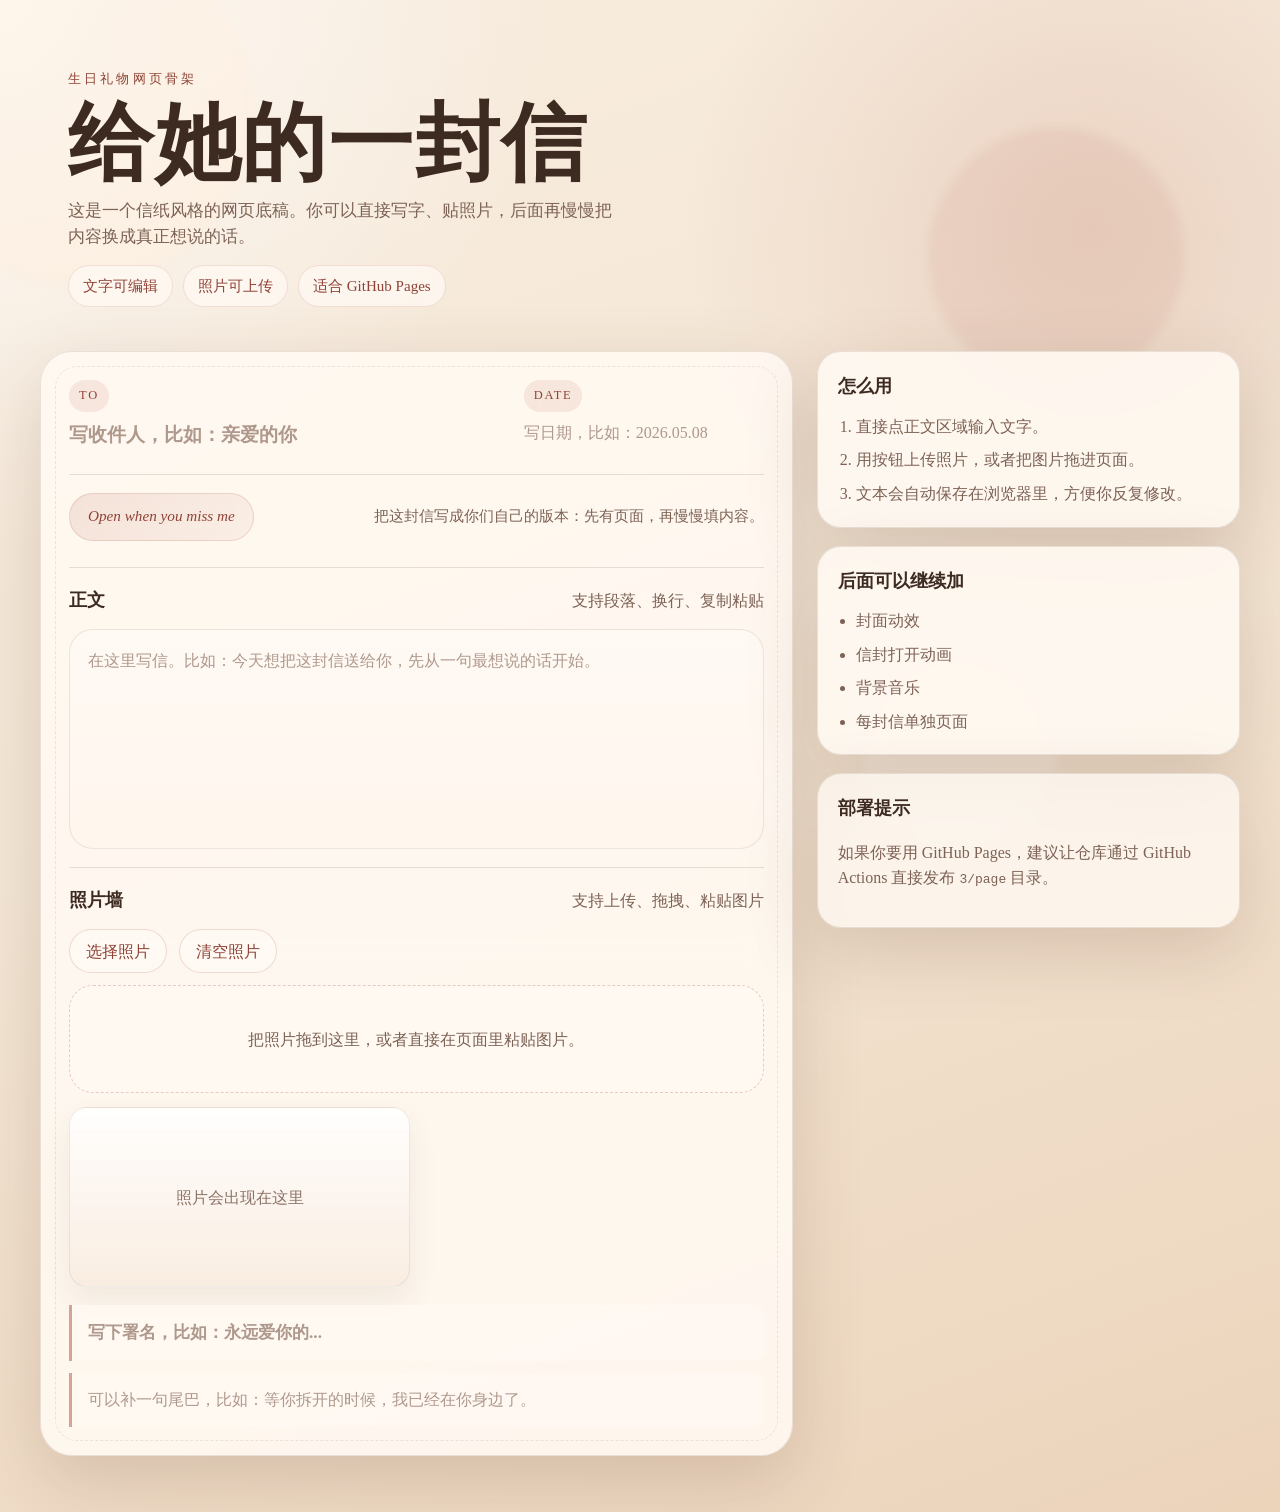
==== index.html @ 4644e288 "deploy: 3fd83678e8887bba5a2791fc8ce67af5842c4a52" ====
<!doctype html>
<html lang="zh-CN">
<head>
  <meta charset="utf-8">
  <meta name="viewport" content="width=device-width, initial-scale=1">
  <meta name="description" content="一封可以写文字、贴照片的生日信网页骨架">
  <title>给她的一封信</title>
  <link rel="stylesheet" href="./styles.css">
</head>
<body>
  <div class="backdrop" aria-hidden="true">
    <span class="orb orb-a"></span>
    <span class="orb orb-b"></span>
    <span class="orb orb-c"></span>
  </div>

  <main class="page-shell">
    <section class="cover">
      <p class="eyebrow">生日礼物网页骨架</p>
      <h1>给她的一封信</h1>
      <p class="lead">
        这是一个信纸风格的网页底稿。你可以直接写字、贴照片，后面再慢慢把内容换成真正想说的话。
      </p>
      <div class="cover-tags">
        <span>文字可编辑</span>
        <span>照片可上传</span>
        <span>适合 GitHub Pages</span>
      </div>
    </section>

    <section class="workspace">
      <article class="letter-card">
        <div class="letter-top">
          <div>
            <span class="field-label">To</span>
            <div class="editable line title" contenteditable="true" data-placeholder="写收件人，比如：亲爱的你"></div>
          </div>
          <div>
            <span class="field-label">Date</span>
            <div class="editable line meta" contenteditable="true" data-placeholder="写日期，比如：2026.05.08"></div>
          </div>
        </div>

        <div class="seal-row">
          <div class="seal">Open when you miss me</div>
          <p>把这封信写成你们自己的版本：先有页面，再慢慢填内容。</p>
        </div>

        <section class="block">
          <div class="block-head">
            <h2>正文</h2>
            <span>支持段落、换行、复制粘贴</span>
          </div>
          <div
            id="letterBody"
            class="editable body"
            contenteditable="true"
            data-placeholder="在这里写信。比如：今天想把这封信送给你，先从一句最想说的话开始。"
          ></div>
        </section>

        <section class="block">
          <div class="block-head">
            <h2>照片墙</h2>
            <span>支持上传、拖拽、粘贴图片</span>
          </div>

          <div class="photo-actions">
            <label class="upload-btn" for="photoInput">
              选择照片
              <input id="photoInput" type="file" accept="image/*" multiple>
            </label>
            <button id="clearPhotos" type="button" class="ghost-btn">清空照片</button>
          </div>

          <div id="dropzone" class="dropzone">
            把照片拖到这里，或者直接在页面里粘贴图片。
          </div>

          <div id="photoGrid" class="photo-grid" aria-live="polite"></div>
        </section>

        <section class="signature-row">
          <div class="editable signature" contenteditable="true" data-placeholder="写下署名，比如：永远爱你的..."></div>
          <div class="editable note" contenteditable="true" data-placeholder="可以补一句尾巴，比如：等你拆开的时候，我已经在你身边了。"></div>
        </section>
      </article>

      <aside class="side-panel">
        <section class="info-card">
          <h2>怎么用</h2>
          <ol>
            <li>直接点正文区域输入文字。</li>
            <li>用按钮上传照片，或者把图片拖进页面。</li>
            <li>文本会自动保存在浏览器里，方便你反复修改。</li>
          </ol>
        </section>

        <section class="info-card">
          <h2>后面可以继续加</h2>
          <ul>
            <li>封面动效</li>
            <li>信封打开动画</li>
            <li>背景音乐</li>
            <li>每封信单独页面</li>
          </ul>
        </section>

        <section class="info-card muted">
          <h2>部署提示</h2>
          <p>
            如果你要用 GitHub Pages，建议让仓库通过 GitHub Actions 直接发布 <code>3/page</code> 目录。
          </p>
        </section>
      </aside>
    </section>
  </main>

  <div id="toast" class="toast" role="status" aria-live="polite">已保存到浏览器草稿</div>

  <script src="./app.js"></script>
</body>
</html>
---- styles.css ----
:root {
  color-scheme: light;
  --bg: #f4e7d6;
  --bg-deep: #ecd4bb;
  --paper: rgba(255, 249, 241, 0.92);
  --paper-strong: #fffaf4;
  --ink: #3d2b22;
  --muted: #7d6255;
  --line: rgba(125, 98, 85, 0.18);
  --accent: #b15d4f;
  --accent-strong: #8f4337;
  --shadow: 0 24px 70px rgba(92, 57, 38, 0.18);
  --radius-xl: 32px;
  --radius-lg: 24px;
  --radius-md: 18px;
  --radius-sm: 12px;
}

* {
  box-sizing: border-box;
}

html,
body {
  min-height: 100%;
}

body {
  margin: 0;
  color: var(--ink);
  background:
    radial-gradient(circle at top left, rgba(255, 255, 255, 0.7), transparent 28%),
    radial-gradient(circle at 85% 15%, rgba(177, 93, 79, 0.16), transparent 24%),
    linear-gradient(160deg, #f8ecde 0%, var(--bg) 44%, var(--bg-deep) 100%);
  font-family: "Georgia", "Times New Roman", "Songti SC", "STSong", "SimSun", serif;
  line-height: 1.6;
}

button,
input,
textarea,
[contenteditable="true"] {
  font: inherit;
}

.backdrop {
  position: fixed;
  inset: 0;
  overflow: hidden;
  pointer-events: none;
}

.orb {
  position: absolute;
  border-radius: 50%;
  filter: blur(5px);
  opacity: 0.45;
}

.orb-a {
  width: 22rem;
  height: 22rem;
  left: -6rem;
  top: -4rem;
  background: rgba(255, 238, 220, 0.8);
}

.orb-b {
  width: 16rem;
  height: 16rem;
  right: 6rem;
  top: 8rem;
  background: rgba(177, 93, 79, 0.18);
}

.orb-c {
  width: 12rem;
  height: 12rem;
  right: 14rem;
  bottom: 3rem;
  background: rgba(255, 255, 255, 0.45);
}

.page-shell {
  position: relative;
  width: min(1200px, calc(100% - 32px));
  margin: 0 auto;
  padding: 40px 0 56px;
}

.cover {
  display: grid;
  gap: 14px;
  align-items: end;
  margin-bottom: 26px;
  padding: 28px 28px 18px;
}

.eyebrow {
  margin: 0;
  letter-spacing: 0.24em;
  text-transform: uppercase;
  color: var(--accent-strong);
  font-size: 0.82rem;
}

.cover h1 {
  margin: 0;
  font-size: clamp(2.6rem, 7vw, 5.3rem);
  line-height: 0.95;
  letter-spacing: 0.02em;
}

.lead {
  margin: 0;
  max-width: 66ch;
  font-size: 1.05rem;
  color: var(--muted);
}

.cover-tags {
  display: flex;
  flex-wrap: wrap;
  gap: 10px;
}

.cover-tags span,
.seal,
.field-label,
.ghost-btn,
.upload-btn,
.photo-actions,
.block-head span,
.info-card,
.toast {
  backdrop-filter: blur(10px);
}

.cover-tags span {
  display: inline-flex;
  align-items: center;
  padding: 8px 14px;
  border-radius: 999px;
  background: rgba(255, 250, 244, 0.72);
  border: 1px solid rgba(177, 93, 79, 0.16);
  color: var(--accent-strong);
  font-size: 0.94rem;
}

.workspace {
  display: grid;
  grid-template-columns: minmax(0, 1.6fr) minmax(280px, 0.9fr);
  gap: 24px;
  align-items: start;
}

.letter-card,
.info-card {
  background: var(--paper);
  border: 1px solid rgba(125, 98, 85, 0.16);
  box-shadow: var(--shadow);
}

.letter-card {
  position: relative;
  border-radius: var(--radius-xl);
  padding: 28px;
  overflow: hidden;
}

.letter-card::before {
  content: "";
  position: absolute;
  inset: 14px;
  border-radius: calc(var(--radius-xl) - 10px);
  border: 1px dashed rgba(125, 98, 85, 0.14);
  pointer-events: none;
}

.letter-top {
  display: grid;
  grid-template-columns: minmax(0, 1fr) minmax(240px, 0.52fr);
  gap: 18px;
  padding-bottom: 18px;
  border-bottom: 1px solid var(--line);
}

.field-label {
  display: inline-flex;
  margin-bottom: 8px;
  padding: 6px 10px;
  border-radius: 999px;
  background: rgba(177, 93, 79, 0.11);
  color: var(--accent-strong);
  font-size: 0.78rem;
  letter-spacing: 0.14em;
  text-transform: uppercase;
}

.editable {
  position: relative;
  outline: none;
}

.editable:focus {
  box-shadow: inset 0 -1px 0 rgba(177, 93, 79, 0.45);
}

.editable[data-placeholder]:empty::before {
  content: attr(data-placeholder);
  color: #af988c;
}

.line {
  min-height: 2.2rem;
  padding-bottom: 2px;
  font-size: 1.2rem;
  font-weight: 700;
}

.meta {
  color: var(--muted);
  font-size: 1rem;
  font-weight: 500;
}

.seal-row {
  display: flex;
  flex-wrap: wrap;
  gap: 12px 16px;
  align-items: center;
  justify-content: space-between;
  padding: 18px 0 8px;
}

.seal-row p {
  margin: 0;
  color: var(--muted);
  font-size: 0.95rem;
}

.seal {
  position: relative;
  display: inline-flex;
  align-items: center;
  justify-content: center;
  min-height: 3rem;
  padding: 0 18px;
  border-radius: 999px;
  background: linear-gradient(135deg, rgba(177, 93, 79, 0.14), rgba(177, 93, 79, 0.06));
  border: 1px solid rgba(177, 93, 79, 0.18);
  color: var(--accent-strong);
  font-size: 0.95rem;
  font-style: italic;
}

.block {
  margin-top: 18px;
  padding: 18px 0 0;
  border-top: 1px solid var(--line);
}

.block-head {
  display: flex;
  flex-wrap: wrap;
  gap: 10px 14px;
  align-items: baseline;
  justify-content: space-between;
  margin-bottom: 14px;
}

.block h2,
.info-card h2 {
  margin: 0;
  font-size: 1.15rem;
}

.block-head span,
.info-card p,
.info-card li {
  color: var(--muted);
}

.body {
  min-height: 220px;
  padding: 18px 18px 20px;
  border-radius: var(--radius-lg);
  background: linear-gradient(180deg, rgba(255, 250, 244, 0.92), rgba(255, 246, 237, 0.92));
  border: 1px solid rgba(125, 98, 85, 0.14);
  white-space: pre-wrap;
}

.photo-actions {
  display: flex;
  flex-wrap: wrap;
  gap: 12px;
  margin-bottom: 12px;
}

.upload-btn,
.ghost-btn {
  display: inline-flex;
  align-items: center;
  justify-content: center;
  min-height: 44px;
  padding: 0 16px;
  border-radius: 999px;
  border: 1px solid rgba(177, 93, 79, 0.2);
  background: rgba(255, 250, 244, 0.88);
  color: var(--accent-strong);
  cursor: pointer;
  transition: transform 0.2s ease, border-color 0.2s ease, background 0.2s ease;
}

.upload-btn:hover,
.ghost-btn:hover {
  transform: translateY(-1px);
  background: #fff;
  border-color: rgba(177, 93, 79, 0.34);
}

.upload-btn input {
  display: none;
}

.dropzone {
  display: grid;
  place-items: center;
  min-height: 108px;
  padding: 16px;
  border-radius: var(--radius-lg);
  border: 1.5px dashed rgba(177, 93, 79, 0.3);
  background: rgba(255, 250, 244, 0.68);
  color: var(--muted);
  text-align: center;
  transition: border-color 0.2s ease, background 0.2s ease, transform 0.2s ease;
}

.dropzone.is-dragover {
  border-color: var(--accent);
  background: rgba(255, 243, 239, 0.94);
  transform: scale(1.01);
}

.photo-grid {
  display: grid;
  grid-template-columns: repeat(2, minmax(0, 1fr));
  gap: 12px;
  margin-top: 14px;
}

.photo-card {
  position: relative;
  min-height: 180px;
  border-radius: var(--radius-md);
  overflow: hidden;
  background: linear-gradient(180deg, rgba(255, 255, 255, 0.9), rgba(249, 236, 224, 0.95));
  border: 1px solid rgba(125, 98, 85, 0.12);
  box-shadow: 0 14px 30px rgba(95, 63, 43, 0.08);
}

.photo-card img {
  width: 100%;
  height: 180px;
  object-fit: cover;
  display: block;
}

.photo-card figcaption {
  display: flex;
  justify-content: space-between;
  gap: 12px;
  align-items: center;
  padding: 10px 12px 12px;
  font-size: 0.92rem;
  color: var(--muted);
}

.remove-photo {
  border: 0;
  background: transparent;
  color: var(--accent-strong);
  cursor: pointer;
  padding: 0;
}

.signature-row {
  display: grid;
  gap: 12px;
  margin-top: 18px;
}

.signature,
.note {
  padding: 14px 16px;
  border-left: 3px solid rgba(177, 93, 79, 0.55);
  border-radius: 0 var(--radius-sm) var(--radius-sm) 0;
  background: rgba(255, 250, 244, 0.7);
}

.signature {
  font-size: 1.08rem;
  font-weight: 700;
}

.note {
  color: var(--muted);
}

.side-panel {
  display: grid;
  gap: 18px;
}

.info-card {
  padding: 20px;
  border-radius: var(--radius-lg);
}

.info-card ul,
.info-card ol {
  margin: 12px 0 0;
  padding-left: 18px;
}

.info-card li + li {
  margin-top: 8px;
}

.info-card.muted {
  background: rgba(255, 250, 244, 0.76);
}

.toast {
  position: fixed;
  left: 50%;
  bottom: 22px;
  transform: translateX(-50%) translateY(16px);
  opacity: 0;
  padding: 12px 18px;
  border-radius: 999px;
  background: rgba(61, 43, 34, 0.9);
  color: #fff8f2;
  box-shadow: 0 18px 40px rgba(61, 43, 34, 0.22);
  transition: opacity 0.25s ease, transform 0.25s ease;
  pointer-events: none;
}

.toast.show {
  opacity: 1;
  transform: translateX(-50%) translateY(0);
}

@media (max-width: 960px) {
  .workspace {
    grid-template-columns: 1fr;
  }

  .cover {
    padding-inline: 12px;
  }
}

@media (max-width: 720px) {
  .page-shell {
    width: min(100% - 20px, 1200px);
    padding-top: 20px;
  }

  .letter-card {
    padding: 20px 16px;
  }

  .letter-top {
    grid-template-columns: 1fr;
  }

  .photo-grid {
    grid-template-columns: 1fr;
  }

  .seal-row {
    align-items: flex-start;
  }
}
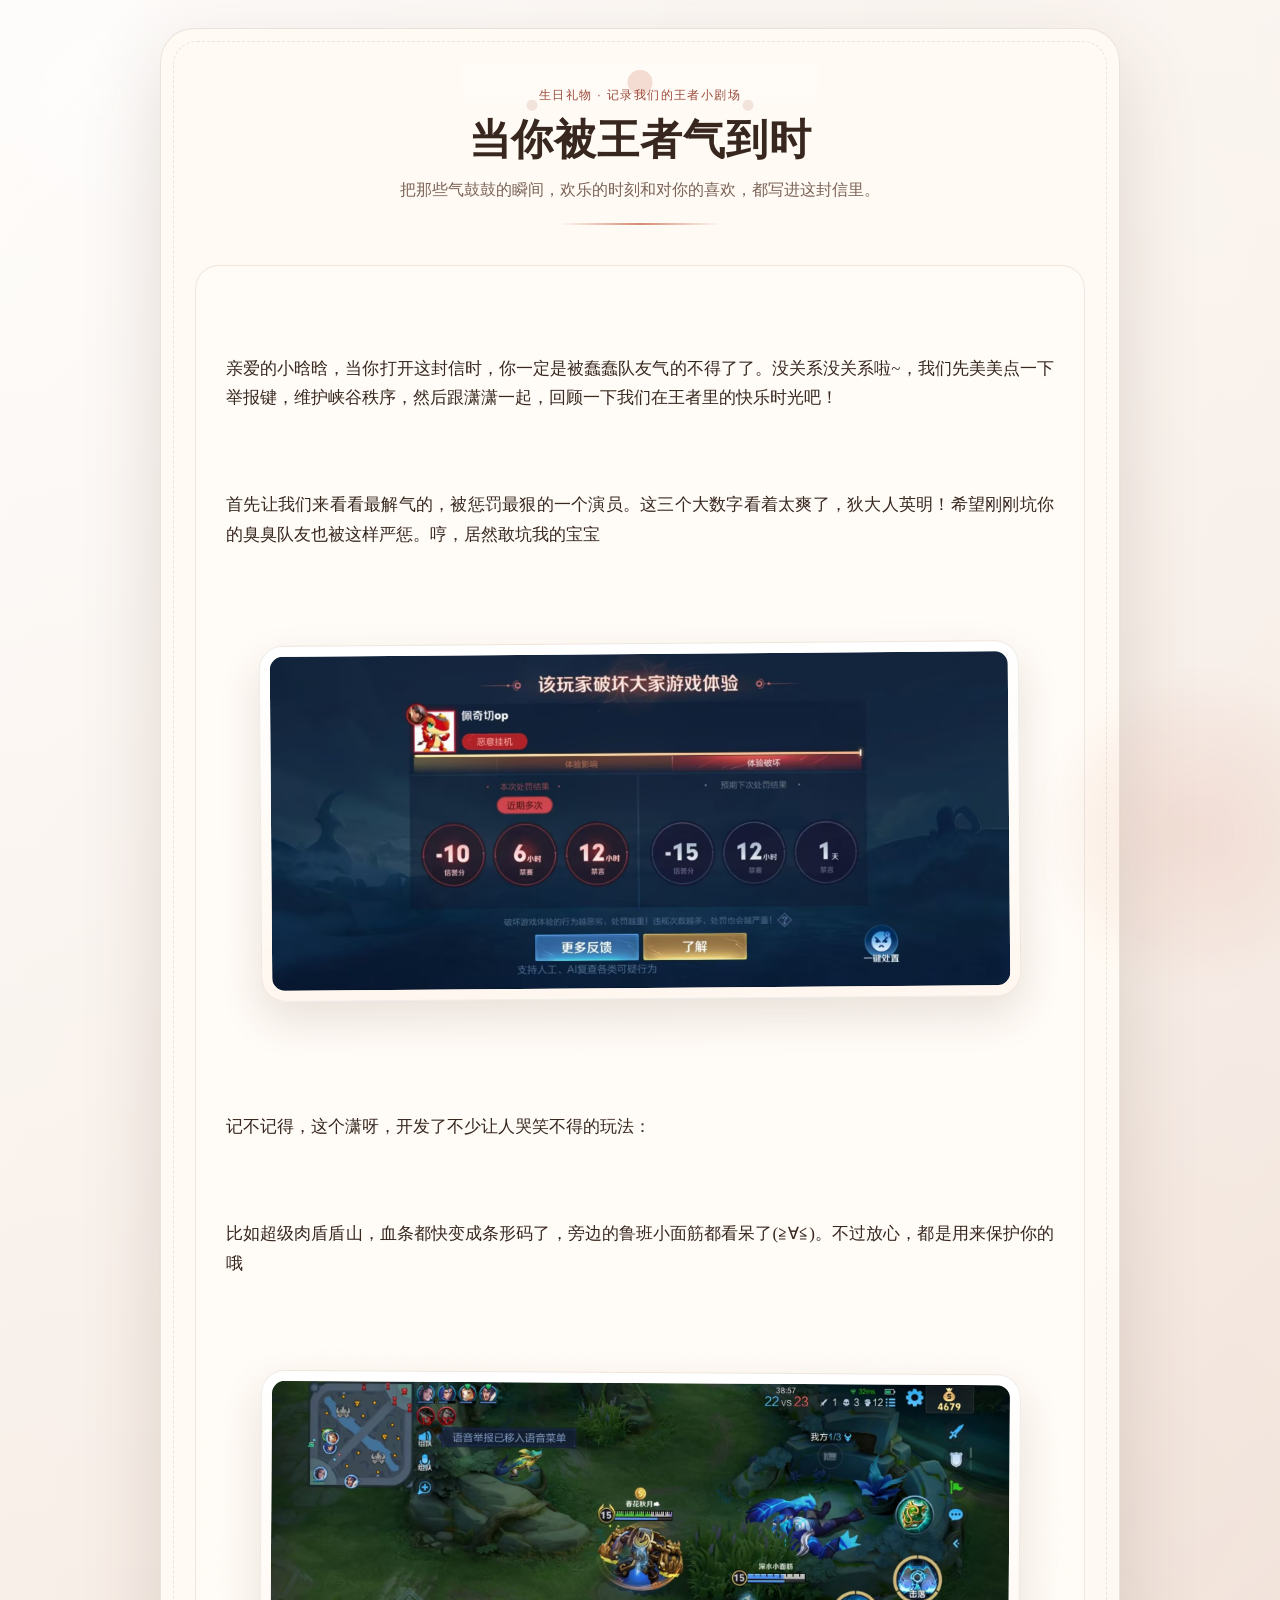
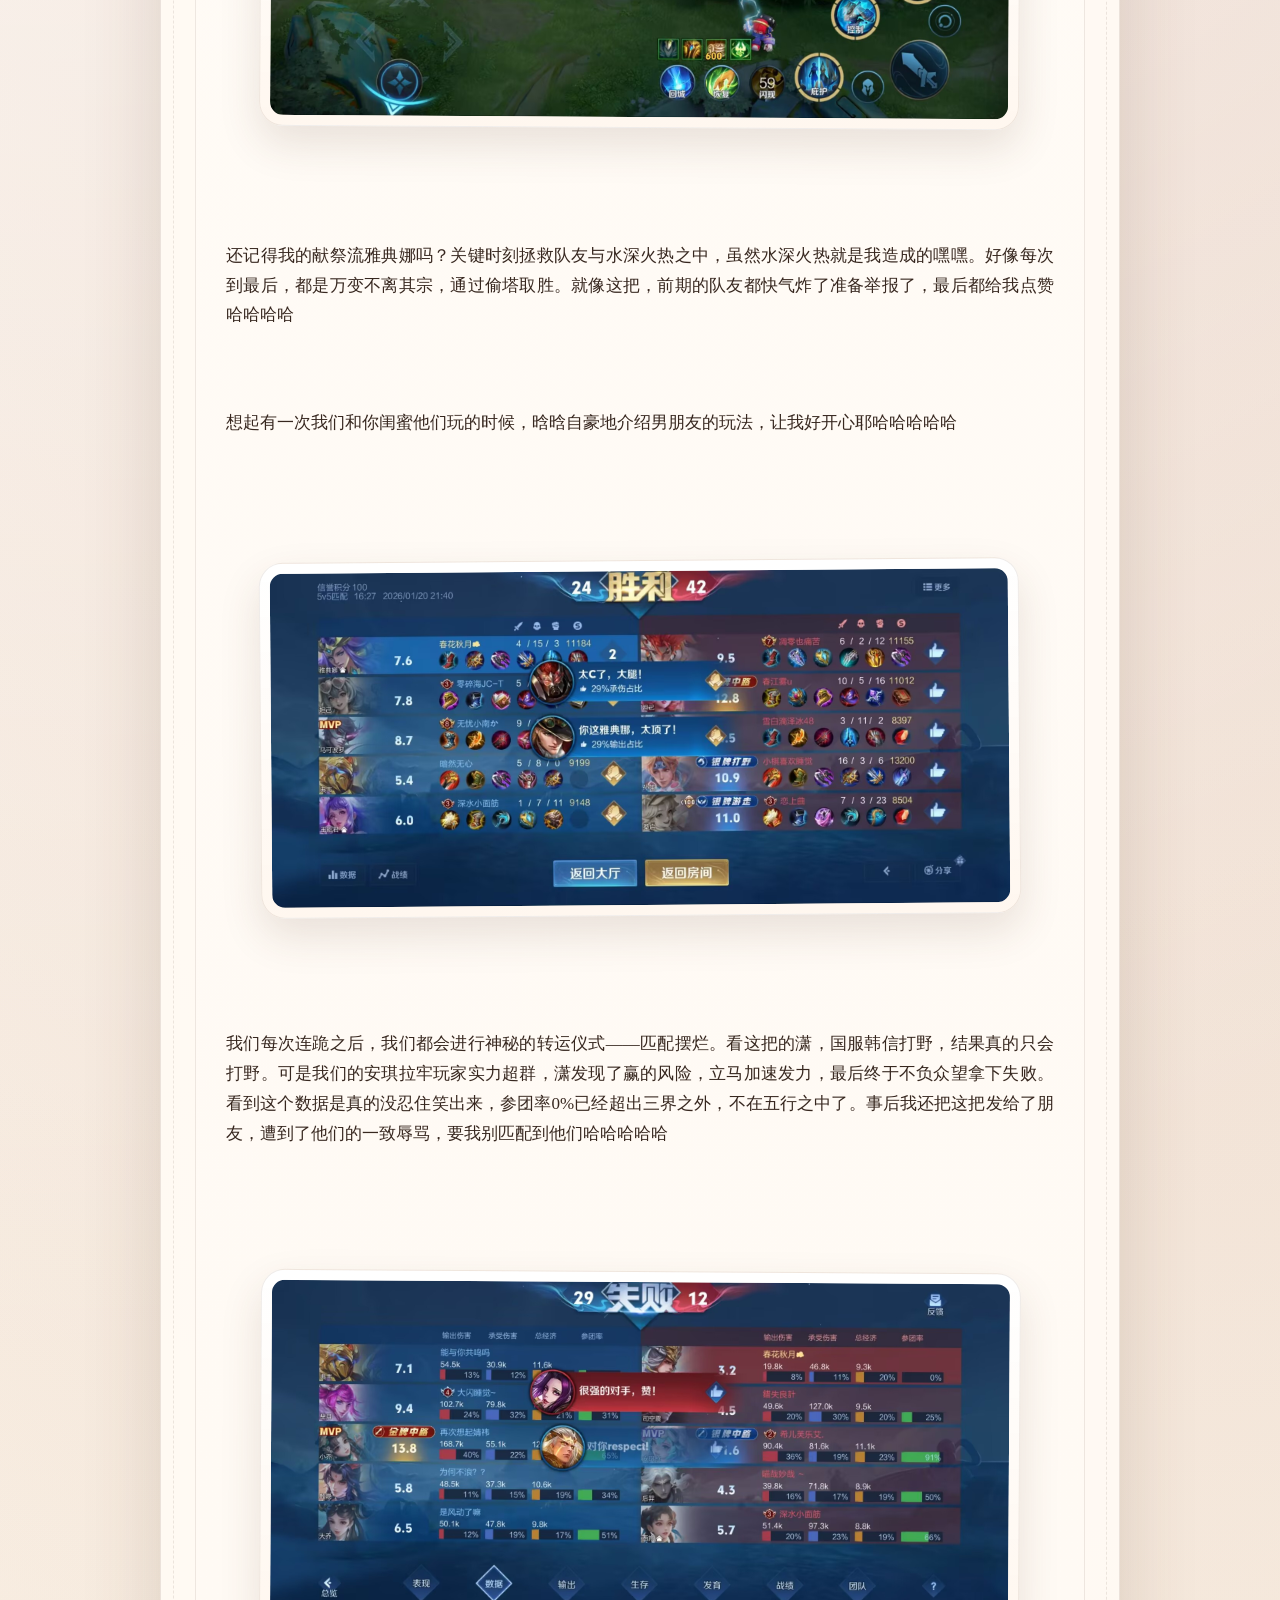
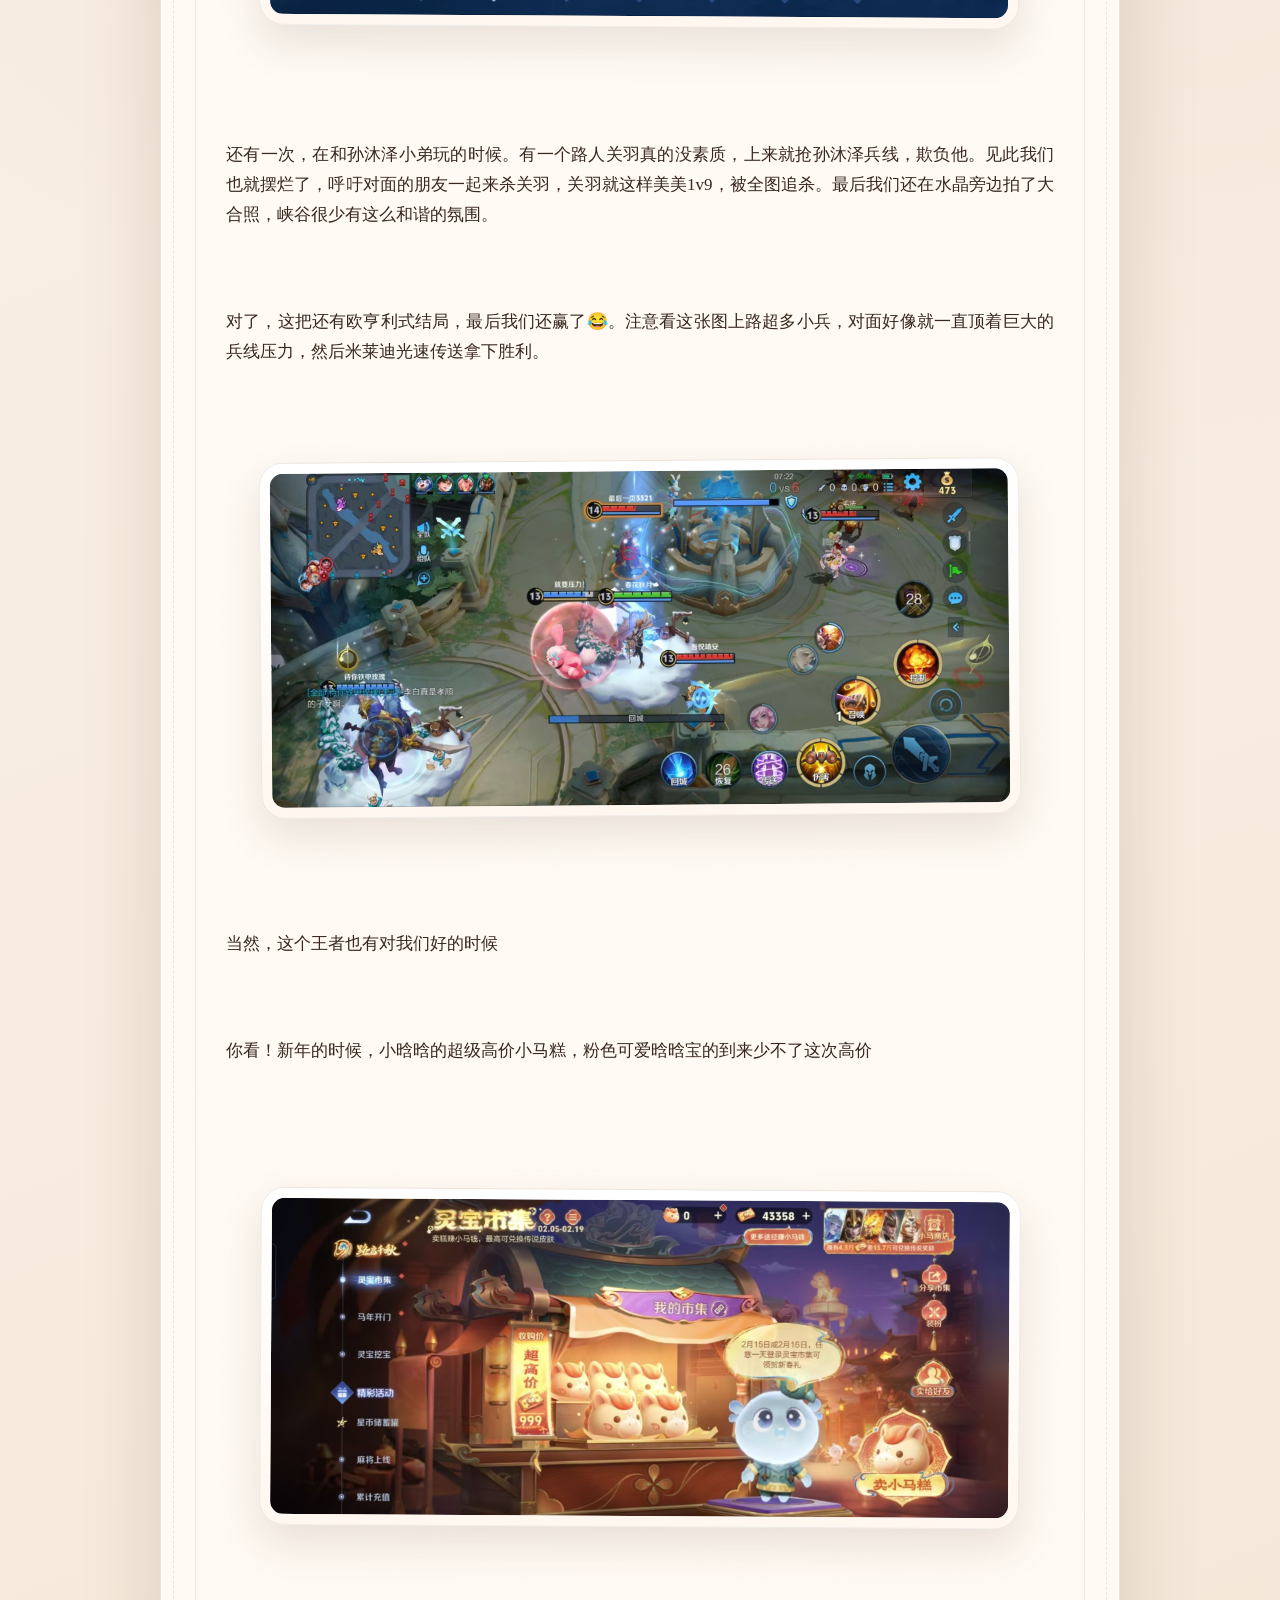
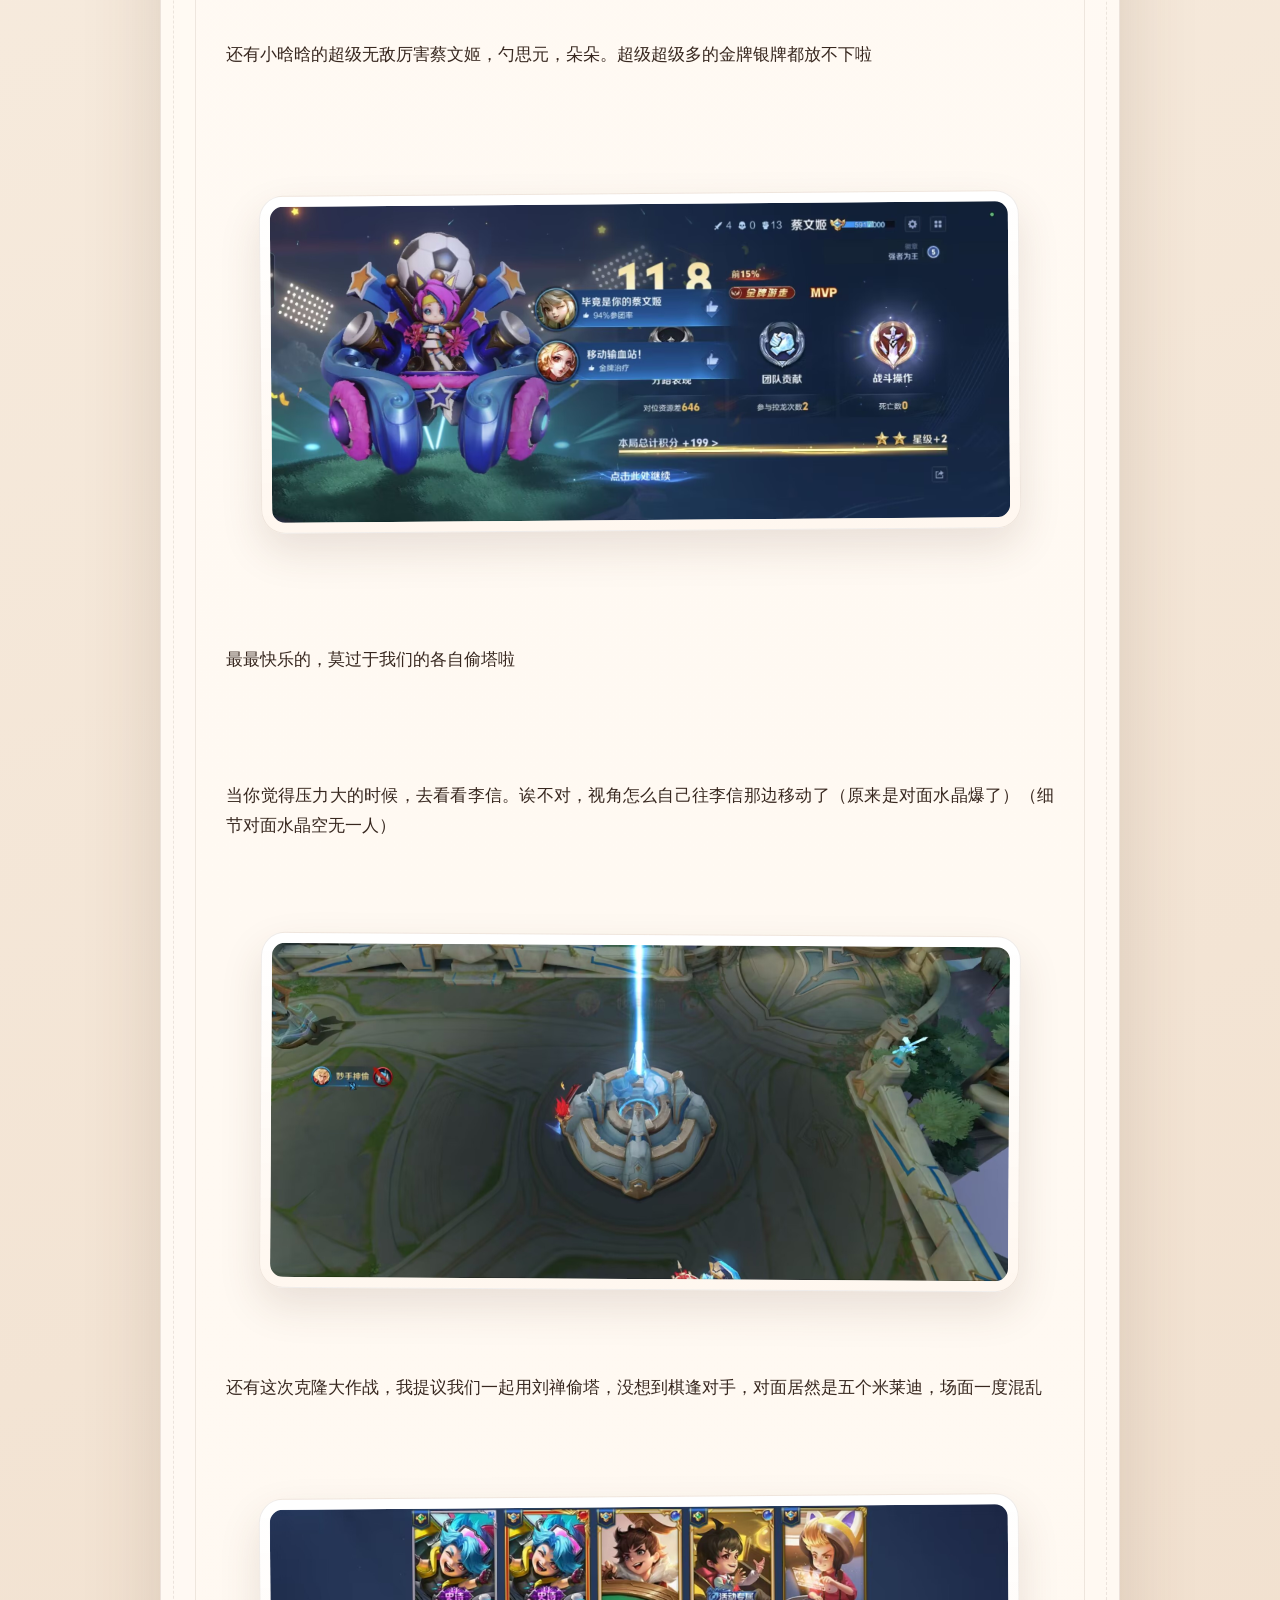
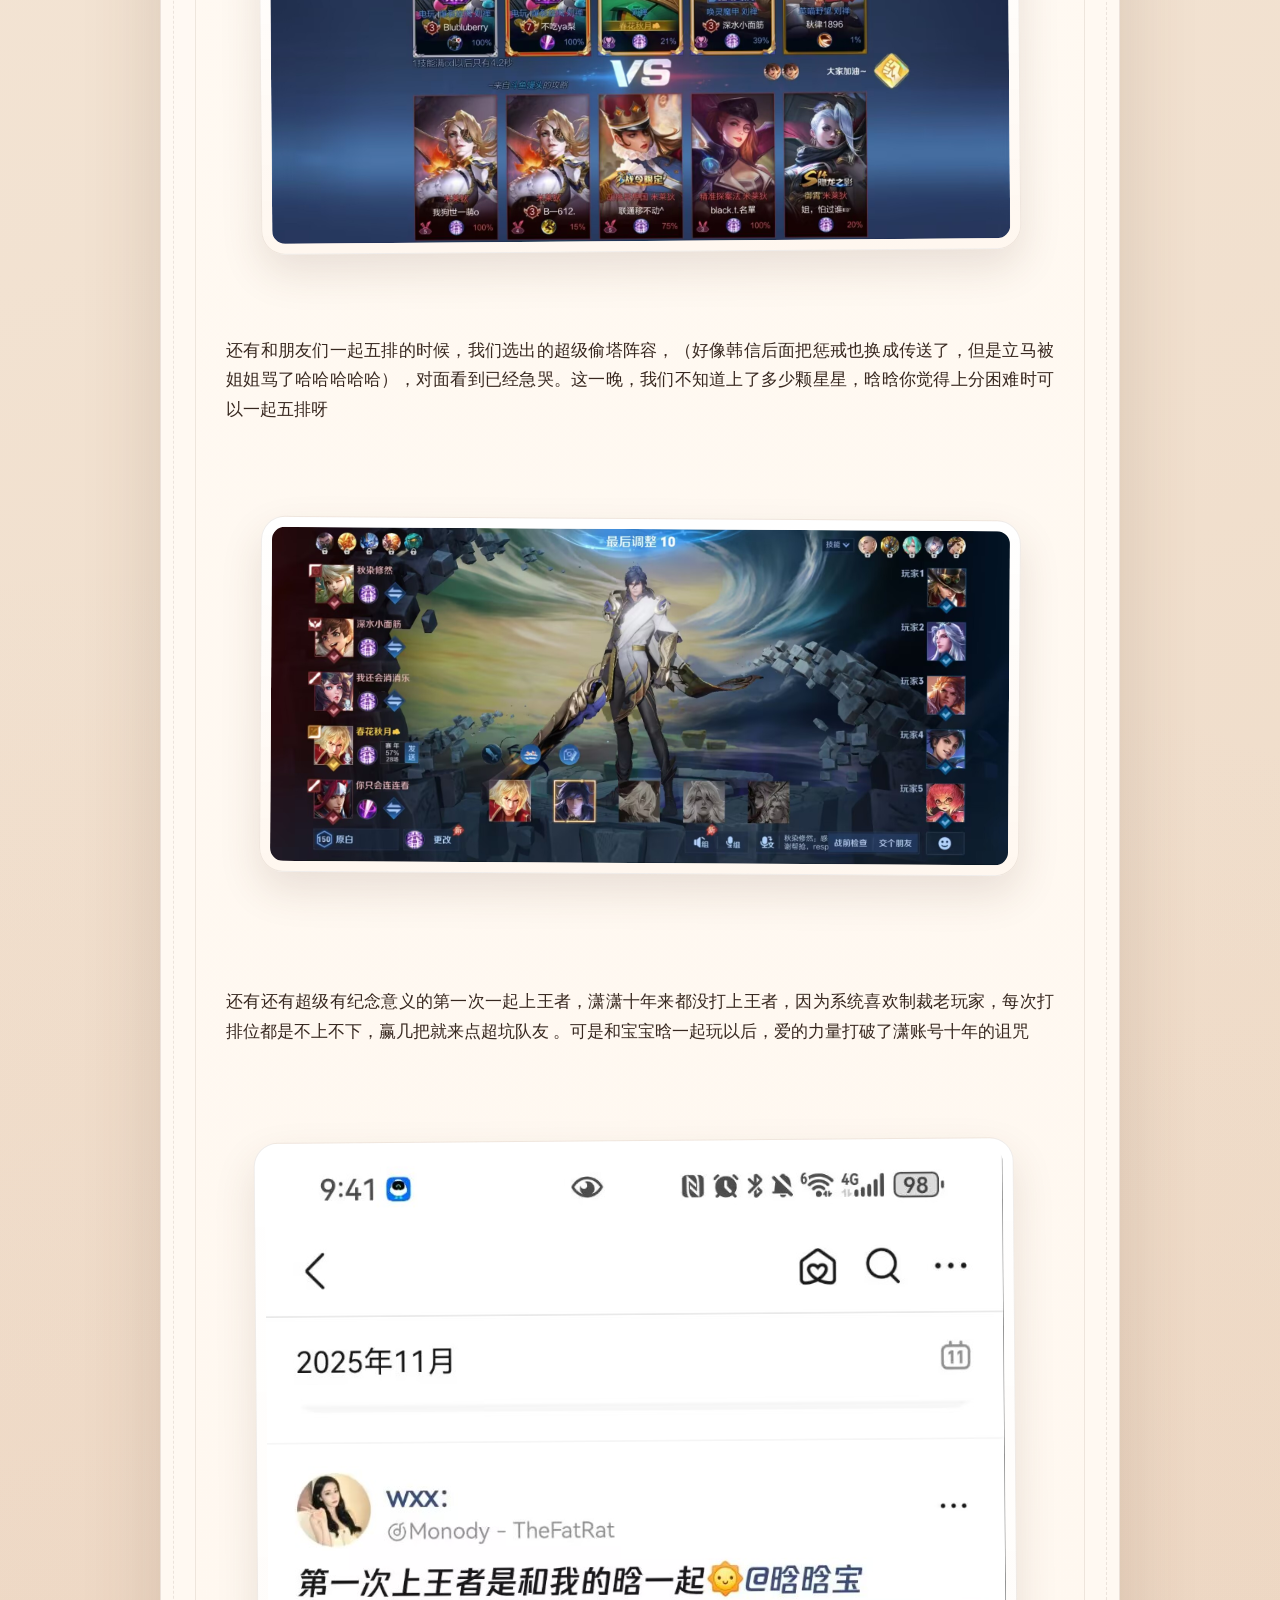
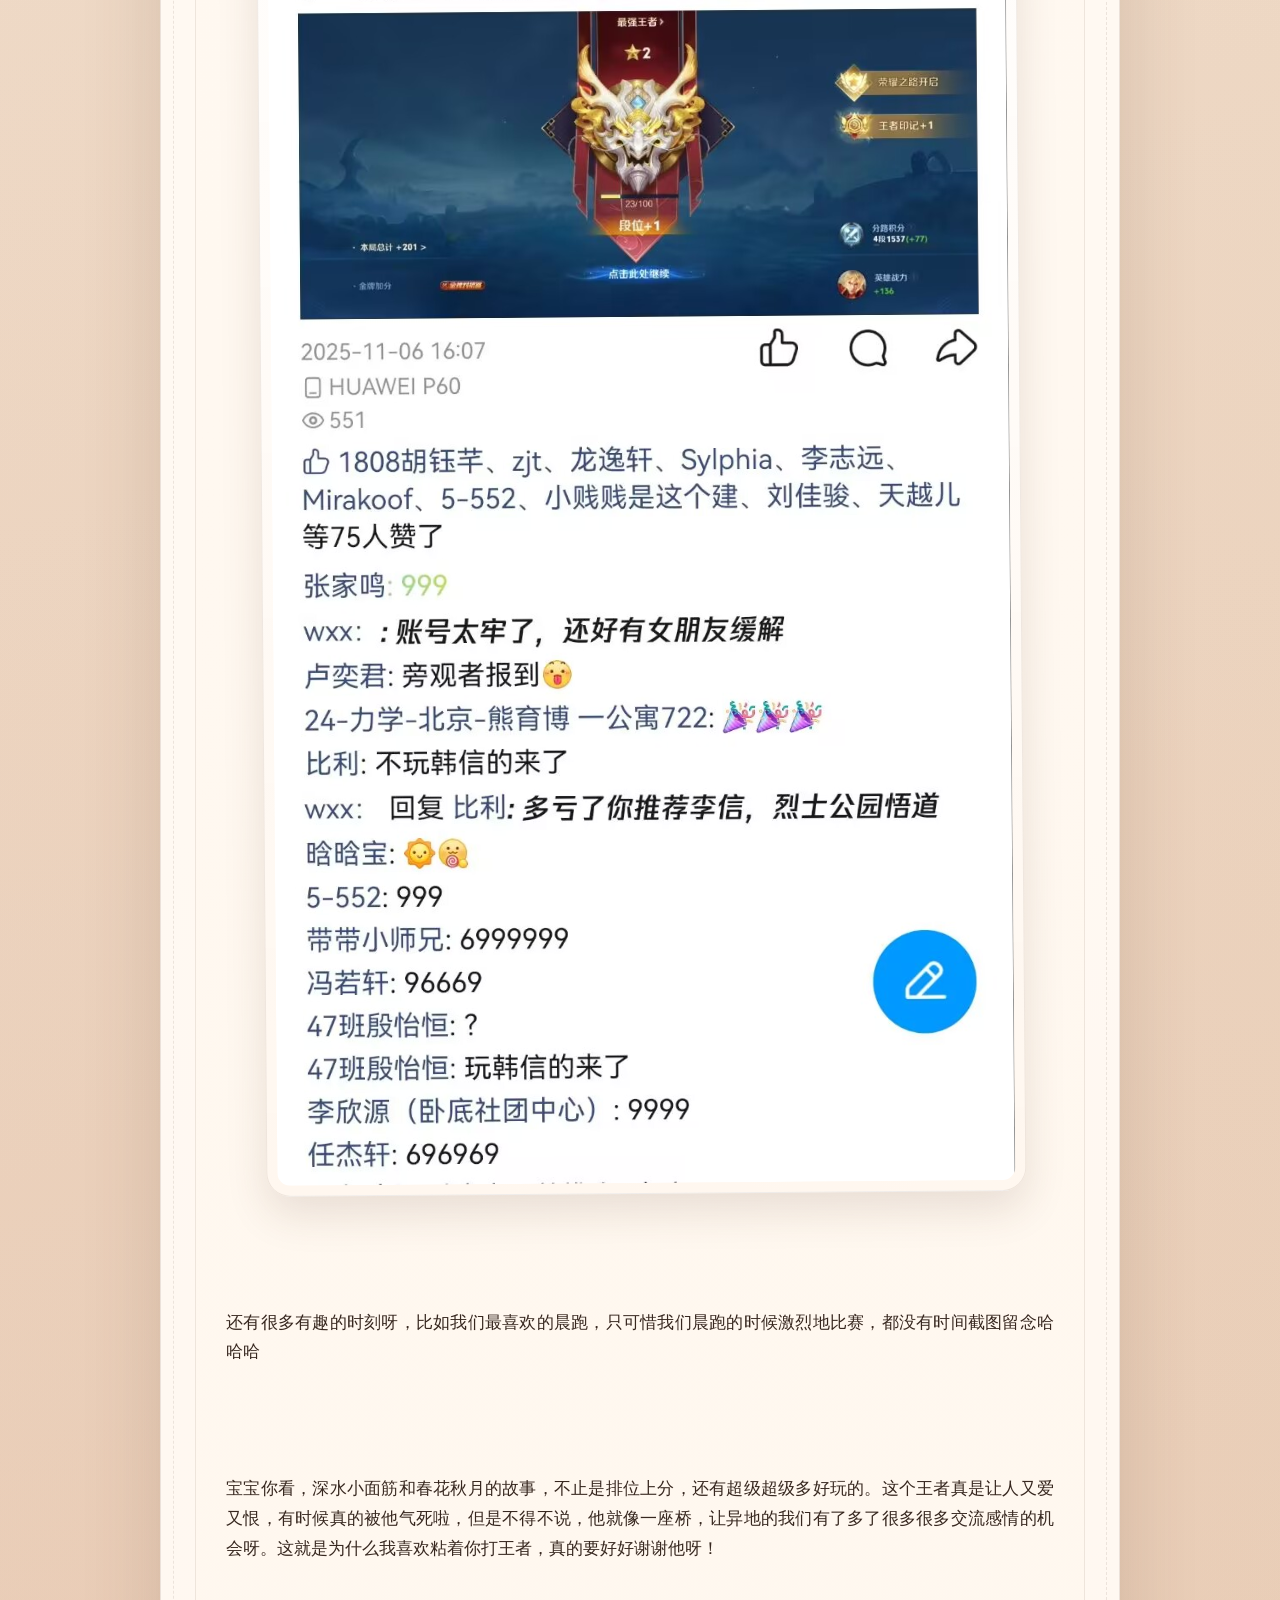
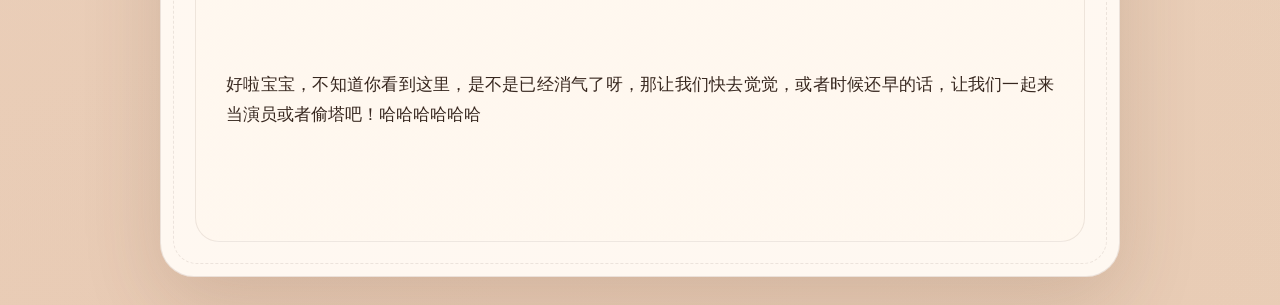
==== commit bef54142: "deploy: fb98723412823218067257a219210579c95385f5" ====
--- a/index.html
+++ b/index.html
@@ -3,121 +3,69 @@
 <head>
   <meta charset="utf-8">
   <meta name="viewport" content="width=device-width, initial-scale=1">
-  <meta name="description" content="一封可以写文字、贴照片的生日信网页骨架">
-  <title>给她的一封信</title>
+  <meta name="description" content="一个只保留正文区域的生日信页面">
+  <title>当你被王者气到时</title>
   <link rel="stylesheet" href="./styles.css">
 </head>
 <body>
-  <div class="backdrop" aria-hidden="true">
-    <span class="orb orb-a"></span>
-    <span class="orb orb-b"></span>
-    <span class="orb orb-c"></span>
-  </div>
+  <main class="page-shell">
+    <article class="letter-card">
+      <header class="letter-header">
+        <p class="eyebrow">生日礼物 · 记录我们的王者小剧场</p>
+        <h1>当你被王者气到时</h1>
+        <p class="lede">把那些气鼓鼓的瞬间，欢乐的时刻和对你的喜欢，都写进这封信里。</p>
+      </header>
 
-  <main class="page-shell">
-    <section class="cover">
-      <p class="eyebrow">生日礼物网页骨架</p>
-      <h1>给她的一封信</h1>
-      <p class="lead">
-        这是一个信纸风格的网页底稿。你可以直接写字、贴照片，后面再慢慢把内容换成真正想说的话。
-      </p>
-      <div class="cover-tags">
-        <span>文字可编辑</span>
-        <span>照片可上传</span>
-        <span>适合 GitHub Pages</span>
+      <div class="body">
+        <p>亲爱的小晗晗，当你打开这封信时，你一定是被蠢蠢队友气的不得了了。没关系没关系啦~，我们先美美点一下举报键，维护峡谷秩序，然后跟潇潇一起，回顾一下我们在王者里的快乐时光吧！</p>
+        <p>首先让我们来看看最解气的，被惩罚最狠的一个演员。这三个大数字看着太爽了，狄大人英明！希望刚刚坑你的臭臭队友也被这样严惩。哼，居然敢坑我的宝宝</p>
+        <img src="./images/chaojiyanzhongdejubao.jpg" alt="照片 1">
+
+        <p>记不记得，这个潇呀，开发了不少让人哭笑不得的玩法：</p>
+        <p>比如超级肉盾盾山，血条都快变成条形码了，旁边的鲁班小面筋都看呆了(≧∀≦)。不过放心，都是用来保护你的哦</p>
+        <img src="./images/tiaoxingmaxuetiaodunshan.jpg" alt="照片 2">
+
+        <p>还记得我的献祭流雅典娜吗？关键时刻拯救队友与水深火热之中，虽然水深火热就是我造成的嘿嘿。好像每次到最后，都是万变不离其宗，通过偷塔取胜。就像这把，前期的队友都快气炸了准备举报了，最后都给我点赞哈哈哈哈</p>
+        <p>想起有一次我们和你闺蜜他们玩的时候，晗晗自豪地介绍男朋友的玩法，让我好开心耶哈哈哈哈哈</p>
+
+        <img src="./images/xianjiliu.jpg" alt="照片 3">
+
+        <p>我们每次连跪之后，我们都会进行神秘的转运仪式——匹配摆烂。看这把的潇，国服韩信打野，结果真的只会打野。可是我们的安琪拉牢玩家实力超群，潇发现了赢的风险，立马加速发力，最后终于不负众望拿下失败。看到这个数据是真的没忍住笑出来，参团率0%已经超出三界之外，不在五行之中了。事后我还把这把发给了朋友，遭到了他们的一致辱骂，要我别匹配到他们哈哈哈哈哈</p>
+
+        <img src="./images/yanyuanhanxin.jpg" alt="照片 4">
+
+        <p>还有一次，在和孙沐泽小弟玩的时候。有一个路人关羽真的没素质，上来就抢孙沐泽兵线，欺负他。见此我们也就摆烂了，呼吁对面的朋友一起来杀关羽，关羽就这样美美1v9，被全图追杀。最后我们还在水晶旁边拍了大合照，峡谷很少有这么和谐的氛围。</p>
+        <p>对了，这把还有欧亨利式结局，最后我们还赢了😂。注意看这张图上路超多小兵，对面好像就一直顶着巨大的兵线压力，然后米莱迪光速传送拿下胜利。</p>
+        <img src="./images/sunmuze.jpg" alt="照片 5">
+
+        <p>当然，这个王者也有对我们好的时候</p>
+        <p>你看！新年的时候，小晗晗的超级高价小马糕，粉色可爱晗晗宝的到来少不了这次高价</p>
+
+        <img src="./images/gaojiaxiaomagao.jpg" alt="照片 6">
+
+        <p>还有小晗晗的超级无敌厉害蔡文姬，勺思元，朵朵。超级超级多的金牌银牌都放不下啦</p>
+
+        <img src="./images/jinpaicaiwenji.jpg" alt="照片 6">
+
+        <p>最最快乐的，莫过于我们的各自偷塔啦</p>
+
+        <p>当你觉得压力大的时候，去看看李信。诶不对，视角怎么自己往李信那边移动了（原来是对面水晶爆了）（细节对面水晶空无一人）</p>
+        <img src="./images/miaoshoushentou.jpg" alt="照片 6">
+        <p>还有这次克隆大作战，我提议我们一起用刘禅偷塔，没想到棋逢对手，对面居然是五个米莱迪，场面一度混乱</p>
+        <img src="./images/kelongtouta.jpg" alt="照片 6">
+        <p>还有和朋友们一起五排的时候，我们选出的超级偷塔阵容，（好像韩信后面把惩戒也换成传送了，但是立马被姐姐骂了哈哈哈哈哈），对面看到已经急哭。这一晚，我们不知道上了多少颗星星，晗晗你觉得上分困难时可以一起五排呀</p>
+        <img src="./images/wupaichaojitouta.jpg" alt="照片 6">
+        
+        <p>还有还有超级有纪念意义的第一次一起上王者，潇潇十年来都没打上王者，因为系统喜欢制裁老玩家，每次打排位都是不上不下，赢几把就来点超坑队友 。可是和宝宝晗一起玩以后，爱的力量打破了潇账号十年的诅咒</p>
+        <img src="./images/diyiciyiqishangwangzhe.jpg" alt="照片 6">
+
+        <p>还有很多有趣的时刻呀，比如我们最喜欢的晨跑，只可惜我们晨跑的时候激烈地比赛，都没有时间截图留念哈哈哈</p>
+
+        <p>宝宝你看，深水小面筋和春花秋月的故事，不止是排位上分，还有超级超级多好玩的。这个王者真是让人又爱又恨，有时候真的被他气死啦，但是不得不说，他就像一座桥，让异地的我们有了多了很多很多交流感情的机会呀。这就是为什么我喜欢粘着你打王者，真的要好好谢谢他呀！</p>
+
+        <p>好啦宝宝，不知道你看到这里，是不是已经消气了呀，那让我们快去觉觉，或者时候还早的话，让我们一起来当演员或者偷塔吧！哈哈哈哈哈哈</p>
       </div>
-    </section>
-
-    <section class="workspace">
-      <article class="letter-card">
-        <div class="letter-top">
-          <div>
-            <span class="field-label">To</span>
-            <div class="editable line title" contenteditable="true" data-placeholder="写收件人，比如：亲爱的你"></div>
-          </div>
-          <div>
-            <span class="field-label">Date</span>
-            <div class="editable line meta" contenteditable="true" data-placeholder="写日期，比如：2026.05.08"></div>
-          </div>
-        </div>
-
-        <div class="seal-row">
-          <div class="seal">Open when you miss me</div>
-          <p>把这封信写成你们自己的版本：先有页面，再慢慢填内容。</p>
-        </div>
-
-        <section class="block">
-          <div class="block-head">
-            <h2>正文</h2>
-            <span>支持段落、换行、复制粘贴</span>
-          </div>
-          <div
-            id="letterBody"
-            class="editable body"
-            contenteditable="true"
-            data-placeholder="在这里写信。比如：今天想把这封信送给你，先从一句最想说的话开始。"
-          ></div>
-        </section>
-
-        <section class="block">
-          <div class="block-head">
-            <h2>照片墙</h2>
-            <span>支持上传、拖拽、粘贴图片</span>
-          </div>
-
-          <div class="photo-actions">
-            <label class="upload-btn" for="photoInput">
-              选择照片
-              <input id="photoInput" type="file" accept="image/*" multiple>
-            </label>
-            <button id="clearPhotos" type="button" class="ghost-btn">清空照片</button>
-          </div>
-
-          <div id="dropzone" class="dropzone">
-            把照片拖到这里，或者直接在页面里粘贴图片。
-          </div>
-
-          <div id="photoGrid" class="photo-grid" aria-live="polite"></div>
-        </section>
-
-        <section class="signature-row">
-          <div class="editable signature" contenteditable="true" data-placeholder="写下署名，比如：永远爱你的..."></div>
-          <div class="editable note" contenteditable="true" data-placeholder="可以补一句尾巴，比如：等你拆开的时候，我已经在你身边了。"></div>
-        </section>
-      </article>
-
-      <aside class="side-panel">
-        <section class="info-card">
-          <h2>怎么用</h2>
-          <ol>
-            <li>直接点正文区域输入文字。</li>
-            <li>用按钮上传照片，或者把图片拖进页面。</li>
-            <li>文本会自动保存在浏览器里，方便你反复修改。</li>
-          </ol>
-        </section>
-
-        <section class="info-card">
-          <h2>后面可以继续加</h2>
-          <ul>
-            <li>封面动效</li>
-            <li>信封打开动画</li>
-            <li>背景音乐</li>
-            <li>每封信单独页面</li>
-          </ul>
-        </section>
-
-        <section class="info-card muted">
-          <h2>部署提示</h2>
-          <p>
-            如果你要用 GitHub Pages，建议让仓库通过 GitHub Actions 直接发布 <code>3/page</code> 目录。
-          </p>
-        </section>
-      </aside>
-    </section>
+    </article>
   </main>
-
-  <div id="toast" class="toast" role="status" aria-live="polite">已保存到浏览器草稿</div>
-
-  <script src="./app.js"></script>
 </body>
-</html>+</html>
--- a/styles.css
+++ b/styles.css
@@ -1,19 +1,17 @@
 :root {
   color-scheme: light;
-  --bg: #f4e7d6;
-  --bg-deep: #ecd4bb;
-  --paper: rgba(255, 249, 241, 0.92);
-  --paper-strong: #fffaf4;
-  --ink: #3d2b22;
-  --muted: #7d6255;
-  --line: rgba(125, 98, 85, 0.18);
-  --accent: #b15d4f;
-  --accent-strong: #8f4337;
-  --shadow: 0 24px 70px rgba(92, 57, 38, 0.18);
-  --radius-xl: 32px;
+  --bg: #f7ecdf;
+  --bg-deep: #ead2bb;
+  --paper: rgba(255, 250, 244, 0.96);
+  --ink: #37271f;
+  --muted: #7b6256;
+  --line: rgba(123, 98, 86, 0.16);
+  --accent-strong: #9a4a39;
+  --accent-soft: #d78b74;
+  --shadow: 0 26px 80px rgba(88, 54, 37, 0.16);
+  --radius-xl: 34px;
   --radius-lg: 24px;
-  --radius-md: 18px;
-  --radius-sm: 12px;
+  --radius-md: 16px;
 }
 
 * {
@@ -27,174 +25,140 @@
 
 body {
   margin: 0;
+  display: grid;
+  place-items: center;
+  padding: 28px 18px;
   color: var(--ink);
   background:
-    radial-gradient(circle at top left, rgba(255, 255, 255, 0.7), transparent 28%),
-    radial-gradient(circle at 85% 15%, rgba(177, 93, 79, 0.16), transparent 24%),
-    linear-gradient(160deg, #f8ecde 0%, var(--bg) 44%, var(--bg-deep) 100%);
-  font-family: "Georgia", "Times New Roman", "Songti SC", "STSong", "SimSun", serif;
-  line-height: 1.6;
+    radial-gradient(circle at top left, rgba(255, 255, 255, 0.82), transparent 30%),
+    radial-gradient(circle at 85% 15%, rgba(154, 74, 57, 0.14), transparent 26%),
+    radial-gradient(circle at 20% 100%, rgba(215, 139, 116, 0.12), transparent 30%),
+    linear-gradient(160deg, #fcf4eb 0%, var(--bg) 42%, var(--bg-deep) 100%);
+  font-family: "Noto Serif SC", "Source Han Serif SC", "Songti SC", "STSong", "Georgia", serif;
+  line-height: 1.75;
+  font-size: 17px;
+}
+
+body::before,
+body::after {
+  content: "";
+  position: fixed;
+  inset: auto;
+  width: clamp(180px, 24vw, 320px);
+  height: clamp(180px, 24vw, 320px);
+  border-radius: 50%;
+  filter: blur(12px);
+  opacity: 0.52;
+  pointer-events: none;
+}
+
+body::before {
+  top: -54px;
+  left: -46px;
+  background: radial-gradient(circle, rgba(255, 255, 255, 0.9), rgba(255, 255, 255, 0.12) 58%, transparent 72%);
+}
+
+body::after {
+  right: -72px;
+  bottom: -84px;
+  background: radial-gradient(circle, rgba(215, 139, 116, 0.32), rgba(215, 139, 116, 0.1) 56%, transparent 72%);
 }
 
 button,
 input,
-textarea,
 [contenteditable="true"] {
   font: inherit;
 }
 
-.backdrop {
-  position: fixed;
-  inset: 0;
+.page-shell {
+  width: min(960px, 100%);
+}
+
+.letter-card {
+  position: relative;
+  width: 100%;
+  padding: clamp(22px, 3vw, 34px);
   overflow: hidden;
+  border: 1px solid rgba(123, 98, 86, 0.15);
+  border-radius: var(--radius-xl);
+  background: var(--paper);
+  box-shadow: var(--shadow);
+}
+
+.letter-card::before {
+  content: "";
+  position: absolute;
+  inset: 12px;
+  border: 1px dashed rgba(123, 98, 86, 0.14);
+  border-radius: calc(var(--radius-xl) - 10px);
   pointer-events: none;
 }
 
-.orb {
+.letter-header {
+  isolation: isolate;
+  position: relative;
+  padding: clamp(10px, 1.8vw, 18px) clamp(8px, 1vw, 12px) 22px;
+  margin: 4px 0 18px;
+  text-align: center;
+}
+
+.letter-header::before {
+  content: "";
   position: absolute;
-  border-radius: 50%;
-  filter: blur(5px);
-  opacity: 0.45;
-}
-
-.orb-a {
-  width: 22rem;
-  height: 22rem;
-  left: -6rem;
-  top: -4rem;
-  background: rgba(255, 238, 220, 0.8);
-}
-
-.orb-b {
-  width: 16rem;
-  height: 16rem;
-  right: 6rem;
-  top: 8rem;
-  background: rgba(177, 93, 79, 0.18);
-}
-
-.orb-c {
-  width: 12rem;
-  height: 12rem;
-  right: 14rem;
-  bottom: 3rem;
-  background: rgba(255, 255, 255, 0.45);
-}
-
-.page-shell {
-  position: relative;
-  width: min(1200px, calc(100% - 32px));
-  margin: 0 auto;
-  padding: 40px 0 56px;
-}
-
-.cover {
-  display: grid;
-  gap: 14px;
-  align-items: end;
-  margin-bottom: 26px;
-  padding: 28px 28px 18px;
+  top: -4px;
+  left: 50%;
+  width: min(360px, 88%);
+  height: 88px;
+  transform: translateX(-50%);
+  background:
+    radial-gradient(circle at 20% 48%, rgba(154, 74, 57, 0.16) 0 5px, transparent 6px),
+    radial-gradient(circle at 50% 22%, rgba(215, 139, 116, 0.34) 0 12px, transparent 13px),
+    radial-gradient(circle at 80% 48%, rgba(154, 74, 57, 0.16) 0 5px, transparent 6px),
+    linear-gradient(180deg, rgba(255, 255, 255, 0.34), transparent 70%);
+  opacity: 0.8;
+  pointer-events: none;
+}
+
+.letter-header::after {
+  content: "";
+  display: block;
+  width: min(160px, 42%);
+  height: 2px;
+  margin: 18px auto 0;
+  border-radius: 999px;
+  background: linear-gradient(90deg, transparent, var(--accent-soft), transparent);
 }
 
 .eyebrow {
+  margin: 0 0 10px;
+  color: var(--accent-strong);
+  letter-spacing: 0.12em;
+  text-transform: uppercase;
+  font-size: 12px;
+  font-family: "PingFang SC", "Microsoft YaHei", sans-serif;
+  position: relative;
+  z-index: 1;
+}
+
+.letter-header h1 {
   margin: 0;
-  letter-spacing: 0.24em;
-  text-transform: uppercase;
-  color: var(--accent-strong);
-  font-size: 0.82rem;
-}
-
-.cover h1 {
-  margin: 0;
-  font-size: clamp(2.6rem, 7vw, 5.3rem);
-  line-height: 0.95;
+  color: var(--ink);
+  font-size: clamp(28px, 4vw, 42px);
+  line-height: 1.15;
   letter-spacing: 0.02em;
-}
-
-.lead {
-  margin: 0;
-  max-width: 66ch;
-  font-size: 1.05rem;
+  position: relative;
+  z-index: 1;
+}
+
+.lede {
+  max-width: 42rem;
+  margin: 12px auto 0;
   color: var(--muted);
-}
-
-.cover-tags {
-  display: flex;
-  flex-wrap: wrap;
-  gap: 10px;
-}
-
-.cover-tags span,
-.seal,
-.field-label,
-.ghost-btn,
-.upload-btn,
-.photo-actions,
-.block-head span,
-.info-card,
-.toast {
-  backdrop-filter: blur(10px);
-}
-
-.cover-tags span {
-  display: inline-flex;
-  align-items: center;
-  padding: 8px 14px;
-  border-radius: 999px;
-  background: rgba(255, 250, 244, 0.72);
-  border: 1px solid rgba(177, 93, 79, 0.16);
-  color: var(--accent-strong);
-  font-size: 0.94rem;
-}
-
-.workspace {
-  display: grid;
-  grid-template-columns: minmax(0, 1.6fr) minmax(280px, 0.9fr);
-  gap: 24px;
-  align-items: start;
-}
-
-.letter-card,
-.info-card {
-  background: var(--paper);
-  border: 1px solid rgba(125, 98, 85, 0.16);
-  box-shadow: var(--shadow);
-}
-
-.letter-card {
-  position: relative;
-  border-radius: var(--radius-xl);
-  padding: 28px;
-  overflow: hidden;
-}
-
-.letter-card::before {
-  content: "";
-  position: absolute;
-  inset: 14px;
-  border-radius: calc(var(--radius-xl) - 10px);
-  border: 1px dashed rgba(125, 98, 85, 0.14);
-  pointer-events: none;
-}
-
-.letter-top {
-  display: grid;
-  grid-template-columns: minmax(0, 1fr) minmax(240px, 0.52fr);
-  gap: 18px;
-  padding-bottom: 18px;
-  border-bottom: 1px solid var(--line);
-}
-
-.field-label {
-  display: inline-flex;
-  margin-bottom: 8px;
-  padding: 6px 10px;
-  border-radius: 999px;
-  background: rgba(177, 93, 79, 0.11);
-  color: var(--accent-strong);
-  font-size: 0.78rem;
-  letter-spacing: 0.14em;
-  text-transform: uppercase;
+  font-size: clamp(14px, 1.5vw, 16px);
+  line-height: 1.8;
+  font-family: "PingFang SC", "Microsoft YaHei", sans-serif;
+  position: relative;
+  z-index: 1;
 }
 
 .editable {
@@ -211,275 +175,89 @@
   color: #af988c;
 }
 
-.line {
-  min-height: 2.2rem;
-  padding-bottom: 2px;
-  font-size: 1.2rem;
-  font-weight: 700;
-}
-
-.meta {
-  color: var(--muted);
-  font-size: 1rem;
-  font-weight: 500;
-}
-
-.seal-row {
-  display: flex;
-  flex-wrap: wrap;
-  gap: 12px 16px;
-  align-items: center;
-  justify-content: space-between;
-  padding: 18px 0 8px;
-}
-
-.seal-row p {
-  margin: 0;
-  color: var(--muted);
-  font-size: 0.95rem;
-}
-
-.seal {
-  position: relative;
-  display: inline-flex;
-  align-items: center;
-  justify-content: center;
-  min-height: 3rem;
-  padding: 0 18px;
-  border-radius: 999px;
-  background: linear-gradient(135deg, rgba(177, 93, 79, 0.14), rgba(177, 93, 79, 0.06));
-  border: 1px solid rgba(177, 93, 79, 0.18);
-  color: var(--accent-strong);
-  font-size: 0.95rem;
-  font-style: italic;
-}
-
-.block {
-  margin-top: 18px;
-  padding: 18px 0 0;
-  border-top: 1px solid var(--line);
-}
-
-.block-head {
-  display: flex;
-  flex-wrap: wrap;
-  gap: 10px 14px;
-  align-items: baseline;
-  justify-content: space-between;
-  margin-bottom: 14px;
-}
-
-.block h2,
-.info-card h2 {
-  margin: 0;
-  font-size: 1.15rem;
-}
-
-.block-head span,
-.info-card p,
-.info-card li {
-  color: var(--muted);
-}
-
 .body {
-  min-height: 220px;
-  padding: 18px 18px 20px;
+  min-height: 480px;
+  padding: clamp(18px, 2.4vw, 28px) clamp(18px, 2.6vw, 30px) clamp(22px, 2.8vw, 34px);
+  border: 1px solid rgba(123, 98, 86, 0.13);
   border-radius: var(--radius-lg);
-  background: linear-gradient(180deg, rgba(255, 250, 244, 0.92), rgba(255, 246, 237, 0.92));
-  border: 1px solid rgba(125, 98, 85, 0.14);
+  background: linear-gradient(180deg, rgba(255, 251, 247, 0.95), rgba(255, 247, 239, 0.95));
   white-space: pre-wrap;
-}
-
-.photo-actions {
-  display: flex;
-  flex-wrap: wrap;
-  gap: 12px;
-  margin-bottom: 12px;
-}
-
-.upload-btn,
-.ghost-btn {
-  display: inline-flex;
-  align-items: center;
-  justify-content: center;
-  min-height: 44px;
-  padding: 0 16px;
-  border-radius: 999px;
-  border: 1px solid rgba(177, 93, 79, 0.2);
-  background: rgba(255, 250, 244, 0.88);
-  color: var(--accent-strong);
-  cursor: pointer;
-  transition: transform 0.2s ease, border-color 0.2s ease, background 0.2s ease;
-}
-
-.upload-btn:hover,
-.ghost-btn:hover {
-  transform: translateY(-1px);
-  background: #fff;
-  border-color: rgba(177, 93, 79, 0.34);
-}
-
-.upload-btn input {
-  display: none;
-}
-
-.dropzone {
-  display: grid;
-  place-items: center;
-  min-height: 108px;
-  padding: 16px;
-  border-radius: var(--radius-lg);
-  border: 1.5px dashed rgba(177, 93, 79, 0.3);
-  background: rgba(255, 250, 244, 0.68);
-  color: var(--muted);
-  text-align: center;
-  transition: border-color 0.2s ease, background 0.2s ease, transform 0.2s ease;
-}
-
-.dropzone.is-dragover {
-  border-color: var(--accent);
-  background: rgba(255, 243, 239, 0.94);
-  transform: scale(1.01);
-}
-
-.photo-grid {
-  display: grid;
-  grid-template-columns: repeat(2, minmax(0, 1fr));
-  gap: 12px;
-  margin-top: 14px;
-}
-
-.photo-card {
-  position: relative;
-  min-height: 180px;
-  border-radius: var(--radius-md);
-  overflow: hidden;
-  background: linear-gradient(180deg, rgba(255, 255, 255, 0.9), rgba(249, 236, 224, 0.95));
-  border: 1px solid rgba(125, 98, 85, 0.12);
-  box-shadow: 0 14px 30px rgba(95, 63, 43, 0.08);
-}
-
-.photo-card img {
-  width: 100%;
-  height: 180px;
-  object-fit: cover;
+  overflow-wrap: anywhere;
+}
+
+.body p {
+  margin: 0 0 1.05em;
+  text-align: justify;
+  text-justify: inter-ideograph;
+}
+
+.body img {
   display: block;
-}
-
-.photo-card figcaption {
-  display: flex;
-  justify-content: space-between;
-  gap: 12px;
-  align-items: center;
-  padding: 10px 12px 12px;
-  font-size: 0.92rem;
-  color: var(--muted);
-}
-
-.remove-photo {
-  border: 0;
-  background: transparent;
-  color: var(--accent-strong);
-  cursor: pointer;
-  padding: 0;
-}
-
-.signature-row {
-  display: grid;
-  gap: 12px;
-  margin-top: 18px;
-}
-
-.signature,
-.note {
-  padding: 14px 16px;
-  border-left: 3px solid rgba(177, 93, 79, 0.55);
-  border-radius: 0 var(--radius-sm) var(--radius-sm) 0;
-  background: rgba(255, 250, 244, 0.7);
-}
-
-.signature {
-  font-size: 1.08rem;
-  font-weight: 700;
-}
-
-.note {
-  color: var(--muted);
-}
-
-.side-panel {
-  display: grid;
-  gap: 18px;
-}
-
-.info-card {
-  padding: 20px;
-  border-radius: var(--radius-lg);
-}
-
-.info-card ul,
-.info-card ol {
-  margin: 12px 0 0;
-  padding-left: 18px;
-}
-
-.info-card li + li {
-  margin-top: 8px;
-}
-
-.info-card.muted {
-  background: rgba(255, 250, 244, 0.76);
-}
-
-.toast {
-  position: fixed;
-  left: 50%;
-  bottom: 22px;
-  transform: translateX(-50%) translateY(16px);
-  opacity: 0;
-  padding: 12px 18px;
-  border-radius: 999px;
-  background: rgba(61, 43, 34, 0.9);
-  color: #fff8f2;
-  box-shadow: 0 18px 40px rgba(61, 43, 34, 0.22);
-  transition: opacity 0.25s ease, transform 0.25s ease;
-  pointer-events: none;
-}
-
-.toast.show {
-  opacity: 1;
-  transform: translateX(-50%) translateY(0);
-}
-
-@media (max-width: 960px) {
-  .workspace {
-    grid-template-columns: 1fr;
-  }
-
-  .cover {
-    padding-inline: 12px;
-  }
-}
-
-@media (max-width: 720px) {
-  .page-shell {
-    width: min(100% - 20px, 1200px);
-    padding-top: 20px;
+  width: min(100%, 760px);
+  height: auto;
+  margin: 16px auto 24px;
+  padding: 10px;
+  border-radius: 24px;
+  background: linear-gradient(180deg, rgba(255, 255, 255, 0.94), rgba(255, 247, 239, 0.98));
+  box-shadow: 0 18px 42px rgba(88, 54, 37, 0.13);
+  border: 1px solid rgba(123, 98, 86, 0.12);
+  transform: rotate(var(--tilt, 0deg));
+  transition: transform 180ms ease, box-shadow 180ms ease, border-color 180ms ease;
+}
+
+.body img:nth-of-type(odd) {
+  --tilt: -0.45deg;
+}
+
+.body img:nth-of-type(even) {
+  --tilt: 0.35deg;
+}
+
+.body img:hover {
+  transform: translateY(-3px) rotate(0deg) scale(1.01);
+  border-color: rgba(154, 74, 57, 0.18);
+  box-shadow: 0 22px 48px rgba(88, 54, 37, 0.16);
+}
+
+.body:focus {
+  box-shadow: inset 0 -1px 0 rgba(177, 93, 79, 0.45), 0 0 0 1px rgba(177, 93, 79, 0.14);
+}
+
+.body[data-placeholder]:empty::before {
+  line-height: 1.7;
+}
+
+@media (max-width: 760px) {
+  body {
+    padding: 12px;
+    font-size: 16px;
   }
 
   .letter-card {
-    padding: 20px 16px;
-  }
-
-  .letter-top {
-    grid-template-columns: 1fr;
-  }
-
-  .photo-grid {
-    grid-template-columns: 1fr;
-  }
-
-  .seal-row {
-    align-items: flex-start;
-  }
-}
+    padding: 16px;
+  }
+
+  .letter-card::before {
+    inset: 8px;
+  }
+
+  .letter-header {
+    margin-bottom: 12px;
+    padding-bottom: 16px;
+  }
+
+  .body {
+    min-height: 360px;
+    padding: 16px 16px 20px;
+  }
+
+  .body p {
+    text-align: left;
+  }
+
+  .body img {
+    width: 100%;
+    padding: 8px;
+    transform: none;
+  }
+}
